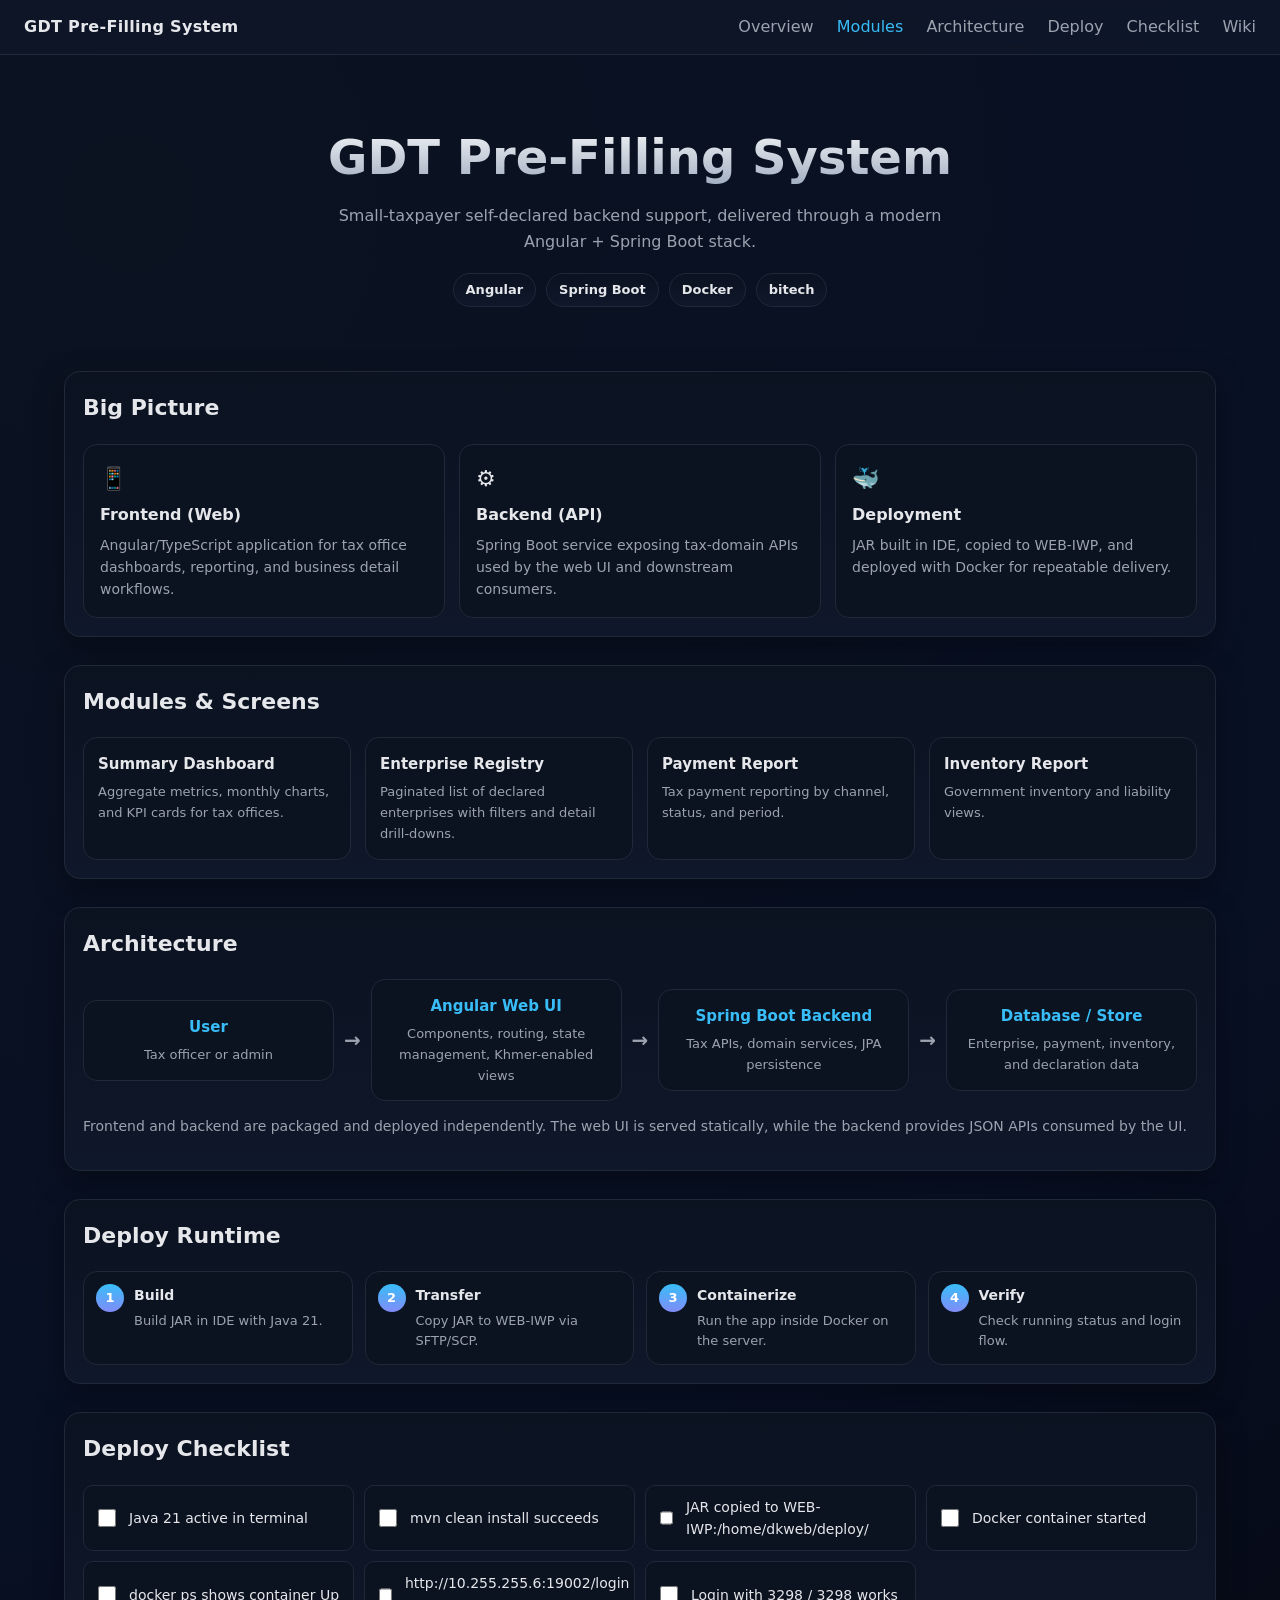
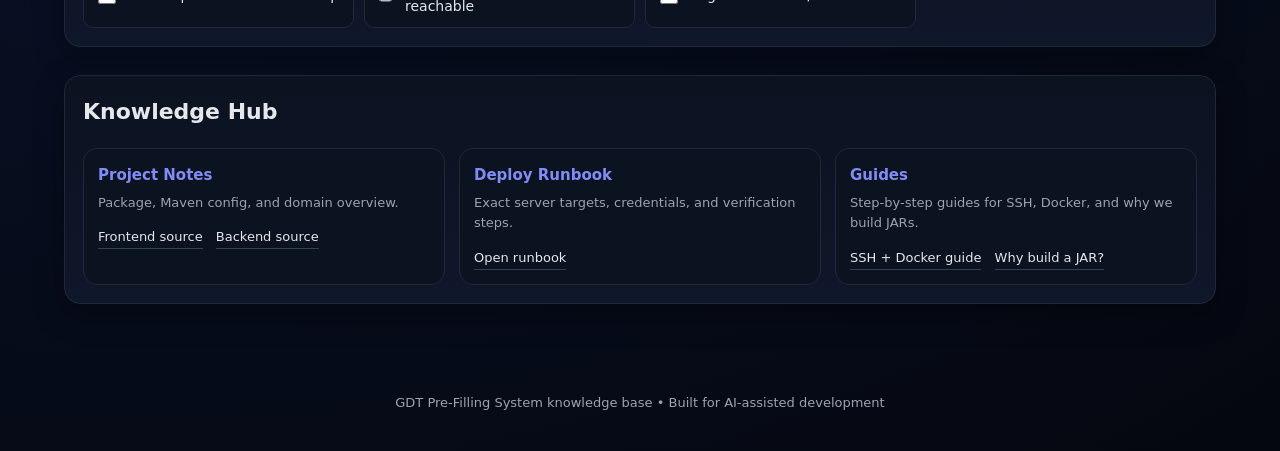
==== index.html @ 7b97ab44 "Initial GDT dashboard site" ====
<!DOCTYPE html>
<html lang="en">
<head>
<meta charset="UTF-8" />
<meta name="viewport" content="width=device-width, initial-scale=1.0" />
<title>GDT Pre-Filling System — Dashboard</title>
<link rel="stylesheet" href="style.css" />
</head>
<body>
  <nav class="topnav">
    <div class="brand">GDT Pre-Filling System</div>
    <div class="nav-links">
      <a href="#overview">Overview</a>
      <a href="#modules">Modules</a>
      <a href="#architecture">Architecture</a>
      <a href="#deploy">Deploy</a>
      <a href="#checklist">Checklist</a>
      <a href="#wiki">Wiki</a>
    </div>
  </nav>

  <header class="hero">
    <h1>GDT Pre-Filling System</h1>
    <p class="subtitle">Small-taxpayer self-declared backend support, delivered through a modern Angular + Spring Boot stack.</p>
    <div class="badges">
      <span class="badge">Angular</span>
      <span class="badge">Spring Boot</span>
      <span class="badge">Docker</span>
      <span class="badge">bitech</span>
    </div>
  </header>

  <main class="container">

    <section id="overview" class="section">
      <h2>Big Picture</h2>
      <div class="cards">
        <div class="card">
          <div class="icon">📱</div>
          <h3>Frontend (Web)</h3>
          <p>Angular/TypeScript application for tax office dashboards, reporting, and business detail workflows.</p>
        </div>
        <div class="card">
          <div class="icon">⚙️</div>
          <h3>Backend (API)</h3>
          <p>Spring Boot service exposing tax-domain APIs used by the web UI and downstream consumers.</p>
        </div>
        <div class="card">
          <div class="icon">🐳</div>
          <h3>Deployment</h3>
          <p>JAR built in IDE, copied to WEB-IWP, and deployed with Docker for repeatable delivery.</p>
        </div>
      </div>
    </section>

    <section id="modules" class="section">
      <h2>Modules &amp; Screens</h2>
      <div class="module-grid">
        <div class="module">
          <h3>Summary Dashboard</h3>
          <p>Aggregate metrics, monthly charts, and KPI cards for tax offices.</p>
        </div>
        <div class="module">
          <h3>Enterprise Registry</h3>
          <p>Paginated list of declared enterprises with filters and detail drill-downs.</p>
        </div>
        <div class="module">
          <h3>Payment Report</h3>
          <p>Tax payment reporting by channel, status, and period.</p>
        </div>
        <div class="module">
          <h3>Inventory Report</h3>
          <p>Government inventory and liability views.</p>
        </div>
      </div>
    </section>

    <section id="architecture" class="section">
      <h2>Architecture</h2>
      <div class="architecture">
        <div class="arch-box">
          <h3>User</h3>
          <p>Tax officer or admin</p>
        </div>
        <div class="arrow">→</div>
        <div class="arch-box">
          <h3>Angular Web UI</h3>
          <p>Components, routing, state management, Khmer-enabled views</p>
        </div>
        <div class="arrow">→</div>
        <div class="arch-box">
          <h3>Spring Boot Backend</h3>
          <p>Tax APIs, domain services, JPA persistence</p>
        </div>
        <div class="arrow">→</div>
        <div class="arch-box">
          <h3>Database / Store</h3>
          <p>Enterprise, payment, inventory, and declaration data</p>
        </div>
      </div>
      <div class="arch-notes">
        <p>Frontend and backend are packaged and deployed independently. The web UI is served statically, while the backend provides JSON APIs consumed by the UI.</p>
      </div>
    </section>

    <section id="deploy" class="section">
      <h2>Deploy Runtime</h2>
      <div class="runtime-flow">
        <div class="step">
          <span class="step-num">1</span>
          <div class="step-content">
            <h4>Build</h4>
            <p>Build JAR in IDE with Java 21.</p>
          </div>
        </div>
        <div class="step">
          <span class="step-num">2</span>
          <div class="step-content">
            <h4>Transfer</h4>
            <p>Copy JAR to WEB-IWP via SFTP/SCP.</p>
          </div>
        </div>
        <div class="step">
          <span class="step-num">3</span>
          <div class="step-content">
            <h4>Containerize</h4>
            <p>Run the app inside Docker on the server.</p>
          </div>
        </div>
        <div class="step">
          <span class="step-num">4</span>
          <div class="step-content">
            <h4>Verify</h4>
            <p>Check running status and login flow.</p>
          </div>
        </div>
      </div>
    </section>

    <section id="checklist" class="section">
      <h2>Deploy Checklist</h2>
      <div class="checklist">
        <label class="check-item"><input type="checkbox" /> Java 21 active in terminal</label>
        <label class="check-item"><input type="checkbox" /> mvn clean install succeeds</label>
        <label class="check-item"><input type="checkbox" /> JAR copied to WEB-IWP:/home/dkweb/deploy/</label>
        <label class="check-item"><input type="checkbox" /> Docker container started</label>
        <label class="check-item"><input type="checkbox" /> docker ps shows container Up</label>
        <label class="check-item"><input type="checkbox" /> http://10.255.255.6:19002/login reachable</label>
        <label class="check-item"><input type="checkbox" /> Login with 3298 / 3298 works</label>
      </div>
    </section>

    <section id="wiki" class="section">
      <h2>Knowledge Hub</h2>
      <div class="wiki-grid">
        <div class="wiki-card">
          <h3>Project Notes</h3>
          <p>Package, Maven config, and domain overview.</p>
          <a class="link" href="../10-sources/gdt-prefilling-frontend-package.json.md">Frontend source</a>
          <a class="link" href="../10-sources/gdt-prefilling-backend-pom.xml.md">Backend source</a>
        </div>
        <div class="wiki-card">
          <h3>Deploy Runbook</h3>
          <p>Exact server targets, credentials, and verification steps.</p>
          <a class="link" href="../40-projects/webui-dev-deploy-runbook.md">Open runbook</a>
        </div>
        <div class="wiki-card">
          <h3>Guides</h3>
          <p>Step-by-step guides for SSH, Docker, and why we build JARs.</p>
          <a class="link" href="../20-notes/ssh-and-docker-for-web-iwp.md">SSH + Docker guide</a>
          <a class="link" href="../20-notes/why-build-jar.md">Why build a JAR?</a>
        </div>
      </div>
    </section>

  </main>

  <footer class="footer">
    <p>GDT Pre-Filling System knowledge base • Built for AI-assisted development</p>
  </footer>

  <script src="app.js"></script>
</body>
</html>
---- style.css ----
:root {
  --bg: #0b1220;
  --panel: #111827;
  --panel-2: #0f172a;
  --text: #e5e7eb;
  --muted: #9ca3af;
  --accent: #38bdf8;
  --accent-2: #818cf8;
  --success: #34d399;
  --warn: #fbbf24;
  --danger: #f87171;
  --border: #1f2937;
  --shadow: 0 10px 30px rgba(0,0,0,0.35);
}

* {
  box-sizing: border-box;
}
html, body {
  margin: 0;
  padding: 0;
  background:
    radial-gradient(circle at 10% 10%, #0b1220 0%, #081024 60%, #05070f 100%);
  color: var(--text);
  font-family: ui-sans-serif, system-ui, -apple-system, "Segoe UI", Roboto, "Helvetica Neue", Arial;
  line-height: 1.6;
}

.topnav {
  position: sticky;
  top: 0;
  z-index: 50;
  display: flex;
  align-items: center;
  justify-content: space-between;
  padding: 14px 24px;
  background: rgba(15,23,42,0.8);
  backdrop-filter: blur(10px);
  border-bottom: 1px solid var(--border);
}
.brand {
  font-weight: 800;
  letter-spacing: 0.3px;
  color: var(--text);
}
.nav-links a {
  color: var(--muted);
  text-decoration: none;
  margin-left: 18px;
  font-weight: 500;
  transition: color .2s;
}
.nav-links a:hover {
  color: var(--accent);
}

.hero {
  text-align: center;
  padding: 64px 24px 40px;
}
.hero h1 {
  font-size: clamp(28px, 4vw, 48px);
  margin: 0 0 8px;
  background: linear-gradient(180deg, #fff, #94a3b8);
  -webkit-background-clip: text;
  background-clip: text;
  color: transparent;
}
.subtitle {
  color: var(--muted);
  max-width: 640px;
  margin: 0 auto 18px;
}
.badges {
  display: flex;
  flex-wrap: wrap;
  justify-content: center;
  gap: 10px;
}
.badge {
  padding: 6px 12px;
  border-radius: 999px;
  border: 1px solid var(--border);
  background: linear-gradient(180deg, #0b1220, #0f172a);
  color: #e5e7eb;
  font-size: 13px;
  font-weight: 600;
}

.container {
  max-width: 1200px;
  margin: 0 auto;
  padding: 24px;
}
.section {
  margin-bottom: 28px;
  padding: 18px;
  background: linear-gradient(180deg, #0b1220, #0f172a);
  border: 1px solid var(--border);
  border-radius: 16px;
  box-shadow: var(--shadow);
}
.section h2 {
  margin-top: 0;
  font-size: 22px;
}

.cards {
  display: grid;
  grid-template-columns: repeat(auto-fit, minmax(220px, 1fr));
  gap: 14px;
  margin-top: 12px;
}
.card {
  background: #0b1220;
  border: 1px solid var(--border);
  border-radius: 14px;
  padding: 16px;
  transition: transform .2s, border-color .2s;
}
.card:hover {
  border-color: #334155;
  transform: translateY(-2px);
}
.card .icon {
  font-size: 22px;
}
.card h3 {
  margin: 6px 0 6px;
  font-size: 16px;
}
.card p {
  margin: 0;
  color: var(--muted);
  font-size: 14px;
}

.module-grid {
  display: grid;
  grid-template-columns: repeat(auto-fit, minmax(220px, 1fr));
  gap: 14px;
  margin-top: 12px;
}
.module {
  background: #0b1220;
  border: 1px solid var(--border);
  border-radius: 14px;
  padding: 14px;
}
.module h3 {
  margin: 0 0 6px;
  font-size: 15px;
}
.module p {
  margin: 0;
  color: var(--muted);
  font-size: 13px;
}

.architecture {
  display: flex;
  align-items: center;
  justify-content: space-between;
  gap: 10px;
  margin-top: 14px;
  flex-wrap: wrap;
}
.arch-box {
  background: #0b1220;
  border: 1px solid var(--border);
  border-radius: 14px;
  padding: 14px;
  min-width: 160px;
  flex: 1 1 160px;
  text-align: center;
}
.arch-box h3 {
  margin: 0 0 6px;
  font-size: 15px;
  color: var(--accent);
}
.arch-box p {
  margin: 0;
  color: var(--muted);
  font-size: 13px;
}
.arrow {
  color: var(--muted);
  font-weight: 700;
  font-size: 20px;
}
.arch-notes {
  margin-top: 14px;
  color: var(--muted);
  font-size: 14px;
}

.runtime-flow {
  display: grid;
  grid-template-columns: repeat(auto-fit, minmax(180px, 1fr));
  gap: 12px;
  margin-top: 12px;
}
.step {
  display: flex;
  gap: 10px;
  align-items: flex-start;
  background: #0b1220;
  border: 1px solid var(--border);
  border-radius: 14px;
  padding: 12px;
}
.step-num {
  width: 28px;
  height: 28px;
  display: grid;
  place-items: center;
  border-radius: 999px;
  background: linear-gradient(180deg, #38bdf8, #818cf8);
  color: #fff;
  font-weight: 800;
  font-size: 13px;
  flex-shrink: 0;
}
.step-content h4 {
  margin: 0 0 4px;
  font-size: 14px;
}
.step-content p {
  margin: 0;
  color: var(--muted);
  font-size: 13px;
}

.checklist {
  display: grid;
  grid-template-columns: repeat(auto-fit, minmax(240px, 1fr));
  gap: 10px;
  margin-top: 10px;
}
.check-item {
  display: flex;
  align-items: center;
  gap: 10px;
  background: #0b1220;
  border: 1px solid var(--border);
  border-radius: 10px;
  padding: 10px;
  font-size: 14px;
  cursor: pointer;
}
.check-item input {
  width: 18px;
  height: 18px;
  accent-color: var(--accent);
}

.wiki-grid {
  display: grid;
  grid-template-columns: repeat(auto-fit, minmax(220px, 1fr));
  gap: 14px;
  margin-top: 10px;
}
.wiki-card {
  background: #0b1220;
  border: 1px solid var(--border);
  border-radius: 14px;
  padding: 14px;
}
.wiki-card h3 {
  margin: 0 0 6px;
  font-size: 15px;
  color: var(--accent-2);
}
.wiki-card p {
  margin: 0 0 8px;
  color: var(--muted);
  font-size: 13px;
}
.link {
  display: inline-block;
  margin-top: 6px;
  margin-right: 8px;
  color: #e5e7eb;
  text-decoration: none;
  border-bottom: 1px solid #334155;
  font-size: 13px;
}
.link:hover {
  color: var(--accent);
  border-bottom-color: var(--accent);
}

.footer {
  text-align: center;
  padding: 24px;
  color: var(--muted);
  font-size: 13px;
}

@media (max-width: 640px) {
  .topnav {
    flex-direction: column;
    align-items: flex-start;
    gap: 8px;
  }
  .nav-links a {
    margin-left: 0;
    margin-right: 14px;
  }
}
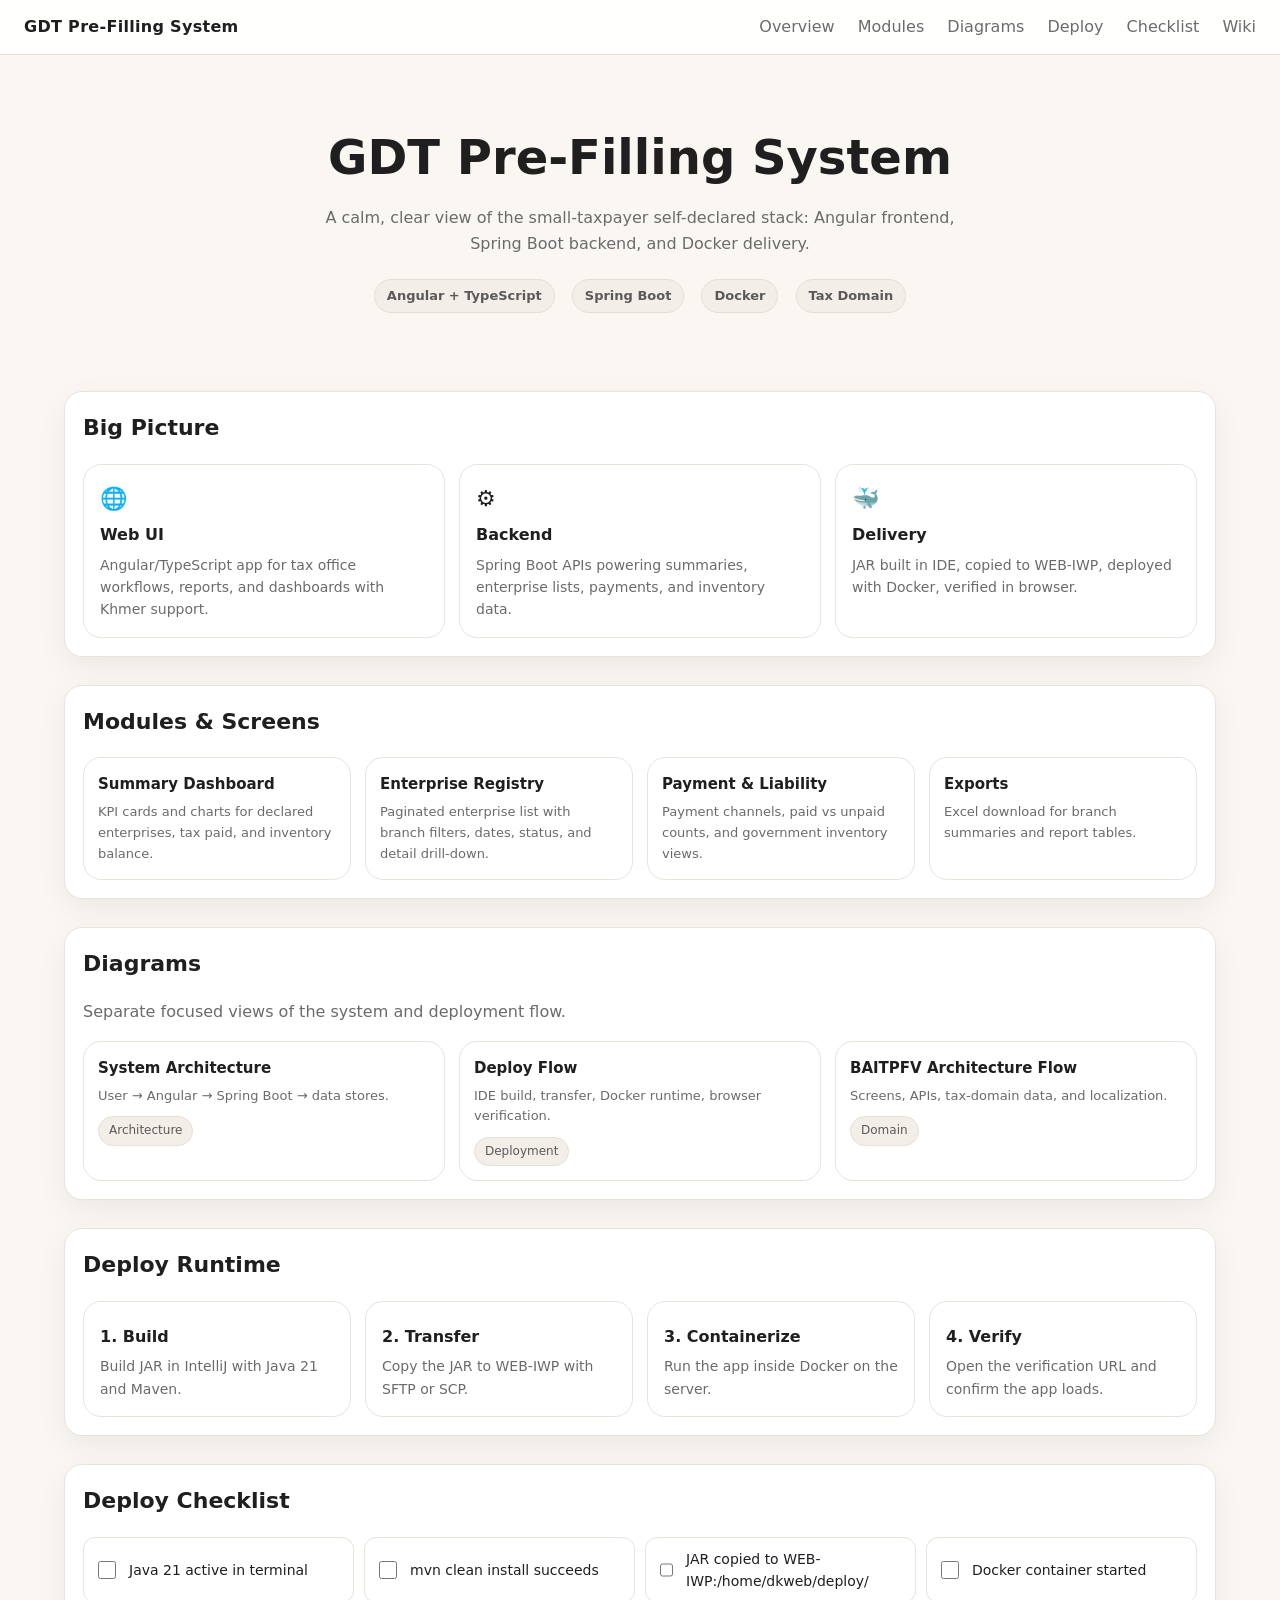
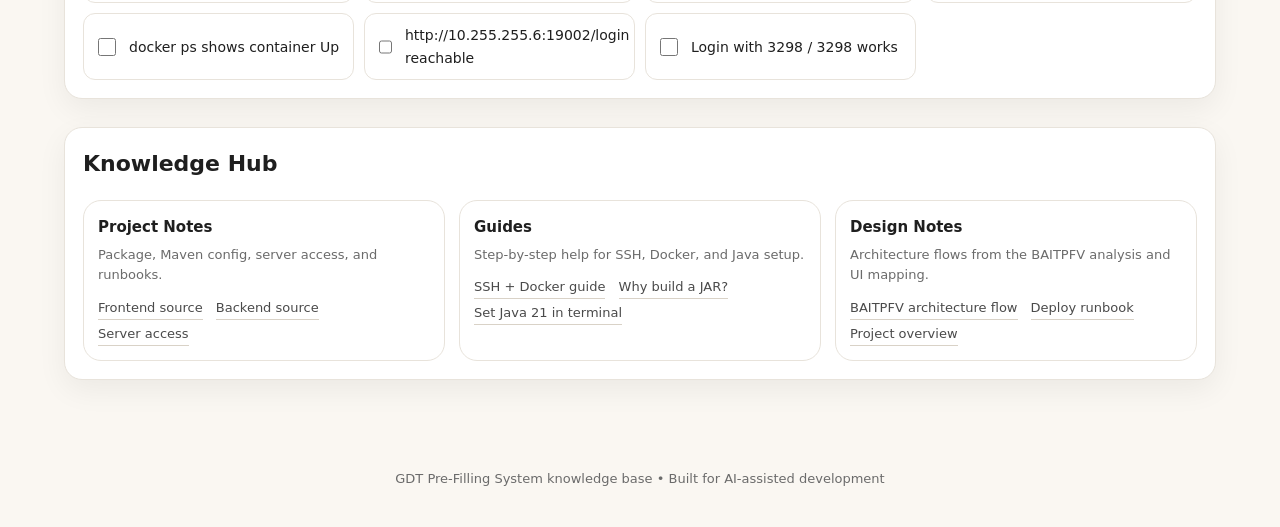
==== commit e08ad45a: "Restyle dashboard to warm user design" ====
--- a/index.html
+++ b/index.html
@@ -1,10 +1,10 @@
 <!DOCTYPE html>
 <html lang="en">
 <head>
-<meta charset="UTF-8" />
-<meta name="viewport" content="width=device-width, initial-scale=1.0" />
-<title>GDT Pre-Filling System — Dashboard</title>
-<link rel="stylesheet" href="style.css" />
+  <meta charset="UTF-8" />
+  <meta name="viewport" content="width=device-width, initial-scale=1.0" />
+  <title>GDT Pre-Filling System — Dashboard</title>
+  <link rel="stylesheet" href="style-dashboard.css" />
 </head>
 <body>
   <nav class="topnav">
@@ -12,7 +12,7 @@
     <div class="nav-links">
       <a href="#overview">Overview</a>
       <a href="#modules">Modules</a>
-      <a href="#architecture">Architecture</a>
+      <a href="#diagrams">Diagrams</a>
       <a href="#deploy">Deploy</a>
       <a href="#checklist">Checklist</a>
       <a href="#wiki">Wiki</a>
@@ -21,12 +21,12 @@
 
   <header class="hero">
     <h1>GDT Pre-Filling System</h1>
-    <p class="subtitle">Small-taxpayer self-declared backend support, delivered through a modern Angular + Spring Boot stack.</p>
+    <p class="subtitle">A calm, clear view of the small-taxpayer self-declared stack: Angular frontend, Spring Boot backend, and Docker delivery.</p>
     <div class="badges">
-      <span class="badge">Angular</span>
+      <span class="badge">Angular + TypeScript</span>
       <span class="badge">Spring Boot</span>
       <span class="badge">Docker</span>
-      <span class="badge">bitech</span>
+      <span class="badge">Tax Domain</span>
     </div>
   </header>
 
@@ -36,19 +36,19 @@
       <h2>Big Picture</h2>
       <div class="cards">
         <div class="card">
-          <div class="icon">📱</div>
-          <h3>Frontend (Web)</h3>
-          <p>Angular/TypeScript application for tax office dashboards, reporting, and business detail workflows.</p>
+          <div class="icon">🌐</div>
+          <h3>Web UI</h3>
+          <p>Angular/TypeScript app for tax office workflows, reports, and dashboards with Khmer support.</p>
         </div>
         <div class="card">
           <div class="icon">⚙️</div>
-          <h3>Backend (API)</h3>
-          <p>Spring Boot service exposing tax-domain APIs used by the web UI and downstream consumers.</p>
+          <h3>Backend</h3>
+          <p>Spring Boot APIs powering summaries, enterprise lists, payments, and inventory data.</p>
         </div>
         <div class="card">
           <div class="icon">🐳</div>
-          <h3>Deployment</h3>
-          <p>JAR built in IDE, copied to WEB-IWP, and deployed with Docker for repeatable delivery.</p>
+          <h3>Delivery</h3>
+          <p>JAR built in IDE, copied to WEB-IWP, deployed with Docker, verified in browser.</p>
         </div>
       </div>
     </section>
@@ -58,81 +58,63 @@
       <div class="module-grid">
         <div class="module">
           <h3>Summary Dashboard</h3>
-          <p>Aggregate metrics, monthly charts, and KPI cards for tax offices.</p>
+          <p>KPI cards and charts for declared enterprises, tax paid, and inventory balance.</p>
         </div>
         <div class="module">
           <h3>Enterprise Registry</h3>
-          <p>Paginated list of declared enterprises with filters and detail drill-downs.</p>
+          <p>Paginated enterprise list with branch filters, dates, status, and detail drill-down.</p>
         </div>
         <div class="module">
-          <h3>Payment Report</h3>
-          <p>Tax payment reporting by channel, status, and period.</p>
+          <h3>Payment &amp; Liability</h3>
+          <p>Payment channels, paid vs unpaid counts, and government inventory views.</p>
         </div>
         <div class="module">
-          <h3>Inventory Report</h3>
-          <p>Government inventory and liability views.</p>
+          <h3>Exports</h3>
+          <p>Excel download for branch summaries and report tables.</p>
         </div>
       </div>
     </section>
 
-    <section id="architecture" class="section">
-      <h2>Architecture</h2>
-      <div class="architecture">
-        <div class="arch-box">
-          <h3>User</h3>
-          <p>Tax officer or admin</p>
-        </div>
-        <div class="arrow">→</div>
-        <div class="arch-box">
-          <h3>Angular Web UI</h3>
-          <p>Components, routing, state management, Khmer-enabled views</p>
-        </div>
-        <div class="arrow">→</div>
-        <div class="arch-box">
-          <h3>Spring Boot Backend</h3>
-          <p>Tax APIs, domain services, JPA persistence</p>
-        </div>
-        <div class="arrow">→</div>
-        <div class="arch-box">
-          <h3>Database / Store</h3>
-          <p>Enterprise, payment, inventory, and declaration data</p>
-        </div>
-      </div>
-      <div class="arch-notes">
-        <p>Frontend and backend are packaged and deployed independently. The web UI is served statically, while the backend provides JSON APIs consumed by the UI.</p>
+    <section id="diagrams" class="section">
+      <h2>Diagrams</h2>
+      <p style="color:#6b6b6b;margin-top:0;">Separate focused views of the system and deployment flow.</p>
+      <div class="diagram-grid">
+        <a class="diagram-card" href="diagrams/system-architecture.html">
+          <h3>System Architecture</h3>
+          <p>User → Angular → Spring Boot → data stores.</p>
+          <span class="tag">Architecture</span>
+        </a>
+        <a class="diagram-card" href="diagrams/deploy-flow.html">
+          <h3>Deploy Flow</h3>
+          <p>IDE build, transfer, Docker runtime, browser verification.</p>
+          <span class="tag">Deployment</span>
+        </a>
+        <a class="diagram-card" href="diagrams/ba-itpfv-architecture-flow.html">
+          <h3>BAITPFV Architecture Flow</h3>
+          <p>Screens, APIs, tax-domain data, and localization.</p>
+          <span class="tag">Domain</span>
+        </a>
       </div>
     </section>
 
     <section id="deploy" class="section">
       <h2>Deploy Runtime</h2>
-      <div class="runtime-flow">
-        <div class="step">
-          <span class="step-num">1</span>
-          <div class="step-content">
-            <h4>Build</h4>
-            <p>Build JAR in IDE with Java 21.</p>
-          </div>
+      <div class="cards">
+        <div class="card">
+          <h3>1. Build</h3>
+          <p>Build JAR in IntelliJ with Java 21 and Maven.</p>
         </div>
-        <div class="step">
-          <span class="step-num">2</span>
-          <div class="step-content">
-            <h4>Transfer</h4>
-            <p>Copy JAR to WEB-IWP via SFTP/SCP.</p>
-          </div>
+        <div class="card">
+          <h3>2. Transfer</h3>
+          <p>Copy the JAR to WEB-IWP with SFTP or SCP.</p>
         </div>
-        <div class="step">
-          <span class="step-num">3</span>
-          <div class="step-content">
-            <h4>Containerize</h4>
-            <p>Run the app inside Docker on the server.</p>
-          </div>
+        <div class="card">
+          <h3>3. Containerize</h3>
+          <p>Run the app inside Docker on the server.</p>
         </div>
-        <div class="step">
-          <span class="step-num">4</span>
-          <div class="step-content">
-            <h4>Verify</h4>
-            <p>Check running status and login flow.</p>
-          </div>
+        <div class="card">
+          <h3>4. Verify</h3>
+          <p>Open the verification URL and confirm the app loads.</p>
         </div>
       </div>
     </section>
@@ -155,20 +137,24 @@
       <div class="wiki-grid">
         <div class="wiki-card">
           <h3>Project Notes</h3>
-          <p>Package, Maven config, and domain overview.</p>
+          <p>Package, Maven config, server access, and runbooks.</p>
           <a class="link" href="../10-sources/gdt-prefilling-frontend-package.json.md">Frontend source</a>
           <a class="link" href="../10-sources/gdt-prefilling-backend-pom.xml.md">Backend source</a>
-        </div>
-        <div class="wiki-card">
-          <h3>Deploy Runbook</h3>
-          <p>Exact server targets, credentials, and verification steps.</p>
-          <a class="link" href="../40-projects/webui-dev-deploy-runbook.md">Open runbook</a>
+          <a class="link" href="../10-sources/web-ui-dev-server-access.md">Server access</a>
         </div>
         <div class="wiki-card">
           <h3>Guides</h3>
-          <p>Step-by-step guides for SSH, Docker, and why we build JARs.</p>
+          <p>Step-by-step help for SSH, Docker, and Java setup.</p>
           <a class="link" href="../20-notes/ssh-and-docker-for-web-iwp.md">SSH + Docker guide</a>
           <a class="link" href="../20-notes/why-build-jar.md">Why build a JAR?</a>
+          <a class="link" href="../20-notes/set-java-21-in-terminal.md">Set Java 21 in terminal</a>
+        </div>
+        <div class="wiki-card">
+          <h3>Design Notes</h3>
+          <p>Architecture flows from the BAITPFV analysis and UI mapping.</p>
+          <a class="link" href="../20-notes/ba-itpfv-architecture-flow.md">BAITPFV architecture flow</a>
+          <a class="link" href="../40-projects/webui-dev-deploy-runbook.md">Deploy runbook</a>
+          <a class="link" href="../40-projects/gdt-prefilling-system.md">Project overview</a>
         </div>
       </div>
     </section>
@@ -178,7 +164,5 @@
   <footer class="footer">
     <p>GDT Pre-Filling System knowledge base • Built for AI-assisted development</p>
   </footer>
-
-  <script src="app.js"></script>
 </body>
 </html>
--- a/style-dashboard.css
+++ b/style-dashboard.css
@@ -0,0 +1,276 @@
+:root {
+  --bg: #faf7f2;
+  --surface: #ffffff;
+  --text: #1f1f1f;
+  --muted: #6b6b6b;
+  --accent: #34d399;
+  --accent-2: #22d3ee;
+  --accent-3: #fbbf24;
+  --border: #e5e0d8;
+  --shadow: 0 10px 30px rgba(0,0,0,0.06);
+  --radius: 18px;
+}
+
+* { box-sizing: border-box; }
+
+html, body {
+  margin: 0;
+  padding: 0;
+  background: var(--bg);
+  color: var(--text);
+  font-family: ui-sans-serif, system-ui, -apple-system, "Segoe UI", Roboto, "Helvetica Neue", Arial;
+  line-height: 1.6;
+}
+
+/* Top nav */
+.topnav {
+  position: sticky;
+  top: 0;
+  z-index: 50;
+  display: flex;
+  align-items: center;
+  justify-content: space-between;
+  padding: 14px 24px;
+  background: rgba(255,255,255,0.92);
+  backdrop-filter: blur(10px);
+  border-bottom: 1px solid var(--border);
+}
+
+.brand {
+  font-weight: 800;
+  letter-spacing: 0.3px;
+  color: var(--text);
+}
+
+.nav-links a {
+  color: var(--muted);
+  text-decoration: none;
+  margin-left: 18px;
+  font-weight: 500;
+  transition: color 0.2s;
+}
+.nav-links a:hover { color: var(--text); }
+
+/* Hero */
+.hero {
+  position: relative;
+  text-align: center;
+  padding: 64px 24px 48px;
+  overflow: hidden;
+}
+.hero h1 {
+  font-size: clamp(28px, 4vw, 48px);
+  margin: 0 0 10px;
+  color: var(--text);
+}
+.subtitle {
+  color: var(--muted);
+  max-width: 640px;
+  margin: 0 auto 16px;
+}
+
+.badge {
+  display: inline-block;
+  margin: 6px;
+  padding: 6px 12px;
+  border-radius: 999px;
+  background: #f3efe8;
+  color: #5a5a5a;
+  font-size: 13px;
+  font-weight: 600;
+  border: 1px solid #e5dfd6;
+}
+
+/* Layout */
+.container {
+  max-width: 1200px;
+  margin: 0 auto;
+  padding: 24px;
+}
+
+.section {
+  margin-bottom: 28px;
+  padding: 18px;
+  background: #ffffff;
+  border: 1px solid #e8e3db;
+  border-radius: var(--radius);
+  box-shadow: var(--shadow);
+}
+
+.section h2 {
+  margin-top: 0;
+  font-size: 22px;
+  color: var(--text);
+}
+
+/* Big picture cards */
+.cards {
+  display: grid;
+  grid-template-columns: repeat(auto-fit, minmax(220px, 1fr));
+  gap: 14px;
+  margin-top: 12px;
+}
+
+.card {
+  background: #fff;
+  border: 1px solid #e8e3db;
+  border-radius: var(--radius);
+  padding: 16px;
+  transition: transform 0.2s, box-shadow 0.2s, border-color 0.2s;
+}
+.card:hover {
+  border-color: #d9d2c7;
+  transform: translateY(-2px);
+  box-shadow: 0 14px 40px rgba(0,0,0,0.08);
+}
+.card .icon { font-size: 22px; }
+.card h3 {
+  margin: 6px 0 6px;
+  font-size: 16px;
+  color: var(--text);
+}
+.card p {
+  margin: 0;
+  color: var(--muted);
+  font-size: 14px;
+}
+
+/* Modules */
+.module-grid {
+  display: grid;
+  grid-template-columns: repeat(auto-fit, minmax(220px, 1fr));
+  gap: 14px;
+  margin-top: 12px;
+}
+.module {
+  background: #fff;
+  border: 1px solid #e8e3db;
+  border-radius: var(--radius);
+  padding: 14px;
+}
+.module h3 {
+  margin: 0 0 6px;
+  font-size: 15px;
+  color: var(--text);
+}
+.module p {
+  margin: 0;
+  color: var(--muted);
+  font-size: 13px;
+}
+
+/* Diagram links */
+.diagram-grid {
+  display: grid;
+  grid-template-columns: repeat(auto-fit, minmax(220px, 1fr));
+  gap: 14px;
+  margin-top: 12px;
+}
+.diagram-card {
+  background: #fff;
+  border: 1px solid #e8e3db;
+  border-radius: var(--radius);
+  padding: 14px;
+  text-decoration: none;
+  color: inherit;
+  display: block;
+}
+.diagram-card:hover {
+  border-color: #d9d2c7;
+  box-shadow: 0 14px 40px rgba(0,0,0,0.08);
+}
+.diagram-card h3 {
+  margin: 0 0 6px;
+  font-size: 15px;
+  color: var(--text);
+}
+.diagram-card p {
+  margin: 0;
+  color: var(--muted);
+  font-size: 13px;
+}
+.diagram-card .tag {
+  margin-top: 10px;
+  display: inline-block;
+  font-size: 12px;
+  padding: 4px 10px;
+  border-radius: 999px;
+  background: #f3efe8;
+  color: #5a5a5a;
+  border: 1px solid #e5dfd6;
+}
+
+/* Deploy checklist */
+.checklist {
+  display: grid;
+  grid-template-columns: repeat(auto-fit, minmax(240px, 1fr));
+  gap: 10px;
+  margin-top: 10px;
+}
+.check-item {
+  display: flex;
+  align-items: center;
+  gap: 10px;
+  background: #fff;
+  border: 1px solid #e8e3db;
+  border-radius: 12px;
+  padding: 10px;
+  font-size: 14px;
+  cursor: pointer;
+  color: var(--text);
+}
+.check-item input {
+  width: 18px;
+  height: 18px;
+  accent-color: var(--accent);
+}
+
+/* Wiki links */
+.wiki-grid {
+  display: grid;
+  grid-template-columns: repeat(auto-fit, minmax(220px, 1fr));
+  gap: 14px;
+  margin-top: 10px;
+}
+.wiki-card {
+  background: #fff;
+  border: 1px solid #e8e3db;
+  border-radius: var(--radius);
+  padding: 14px;
+}
+.wiki-card h3 {
+  margin: 0 0 6px;
+  font-size: 15px;
+  color: var(--text);
+}
+.wiki-card p {
+  margin: 0 0 8px;
+  color: var(--muted);
+  font-size: 13px;
+}
+.link {
+  display: inline-block;
+  margin-top: 4px;
+  margin-right: 8px;
+  color: #4a4a4a;
+  text-decoration: none;
+  border-bottom: 1px solid #d9d2c7;
+  font-size: 13px;
+}
+.link:hover {
+  color: var(--text);
+  border-bottom-color: var(--text);
+}
+
+/* Footer */
+.footer {
+  text-align: center;
+  padding: 24px;
+  color: var(--muted);
+  font-size: 13px;
+}
+
+@media (max-width: 720px) {
+  .topnav { flex-direction: column; align-items: flex-start; gap: 10px; }
+  .nav-links a { margin-left: 0; margin-right: 14px; }
+}
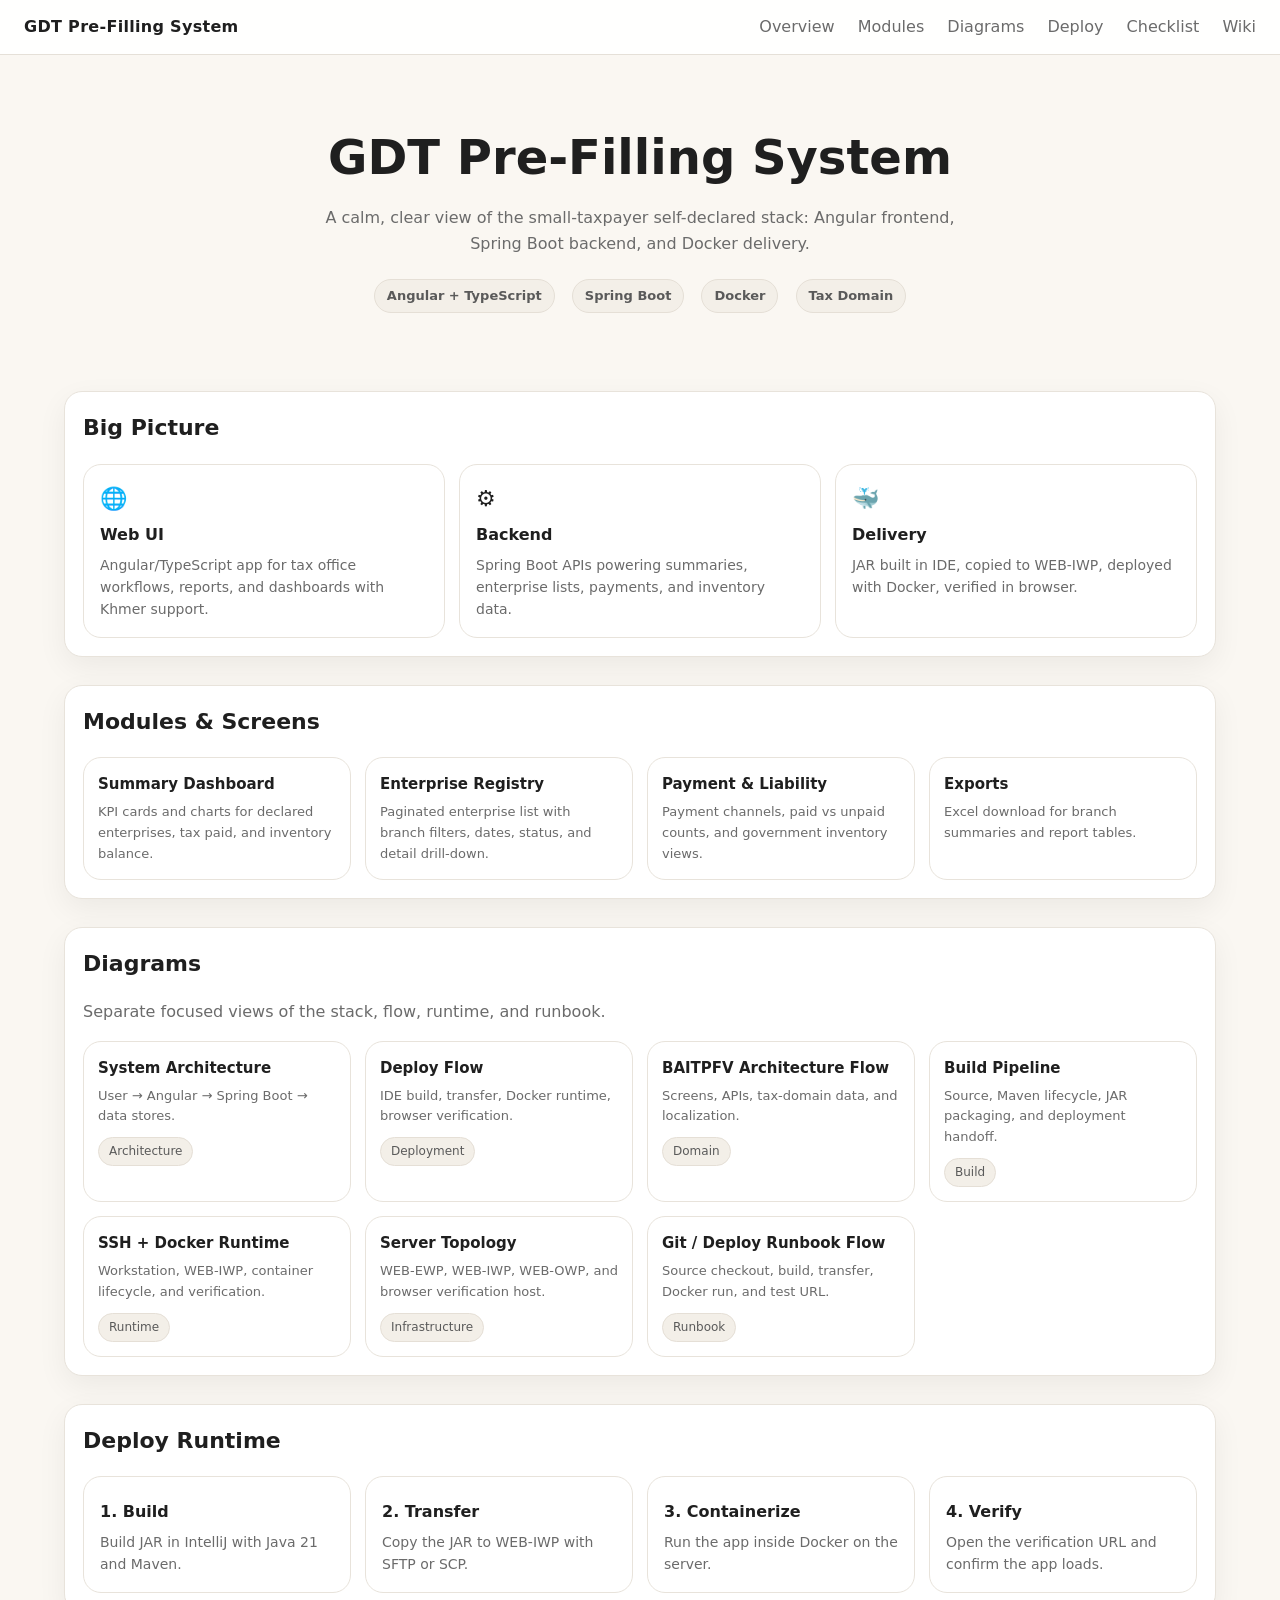
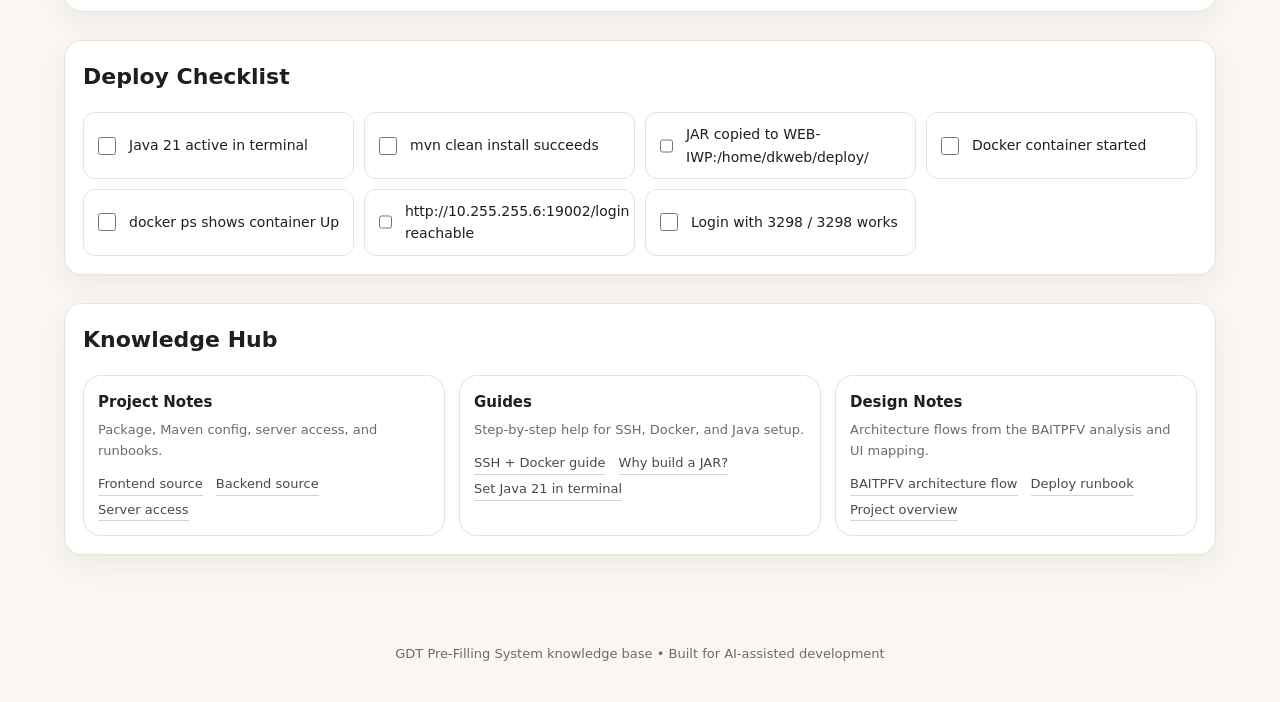
==== commit 3aabd976: "Add remaining architecture flow pages and refresh dashboard links" ====
--- a/index.html
+++ b/index.html
@@ -31,7 +31,6 @@
   </header>
 
   <main class="container">
-
     <section id="overview" class="section">
       <h2>Big Picture</h2>
       <div class="cards">
@@ -77,7 +76,7 @@
 
     <section id="diagrams" class="section">
       <h2>Diagrams</h2>
-      <p style="color:#6b6b6b;margin-top:0;">Separate focused views of the system and deployment flow.</p>
+      <p style="color:#6b6b6b;margin-top:0;">Separate focused views of the stack, flow, runtime, and runbook.</p>
       <div class="diagram-grid">
         <a class="diagram-card" href="diagrams/system-architecture.html">
           <h3>System Architecture</h3>
@@ -93,6 +92,26 @@
           <h3>BAITPFV Architecture Flow</h3>
           <p>Screens, APIs, tax-domain data, and localization.</p>
           <span class="tag">Domain</span>
+        </a>
+        <a class="diagram-card" href="diagrams/build-pipeline.html">
+          <h3>Build Pipeline</h3>
+          <p>Source, Maven lifecycle, JAR packaging, and deployment handoff.</p>
+          <span class="tag">Build</span>
+        </a>
+        <a class="diagram-card" href="diagrams/ssh-docker-runtime.html">
+          <h3>SSH + Docker Runtime</h3>
+          <p>Workstation, WEB-IWP, container lifecycle, and verification.</p>
+          <span class="tag">Runtime</span>
+        </a>
+        <a class="diagram-card" href="diagrams/server-topology.html">
+          <h3>Server Topology</h3>
+          <p>WEB-EWP, WEB-IWP, WEB-OWP, and browser verification host.</p>
+          <span class="tag">Infrastructure</span>
+        </a>
+        <a class="diagram-card" href="diagrams/git-deploy-runbook-flow.html">
+          <h3>Git / Deploy Runbook Flow</h3>
+          <p>Source checkout, build, transfer, Docker run, and test URL.</p>
+          <span class="tag">Runbook</span>
         </a>
       </div>
     </section>
@@ -158,7 +177,6 @@
         </div>
       </div>
     </section>
-
   </main>
 
   <footer class="footer">
